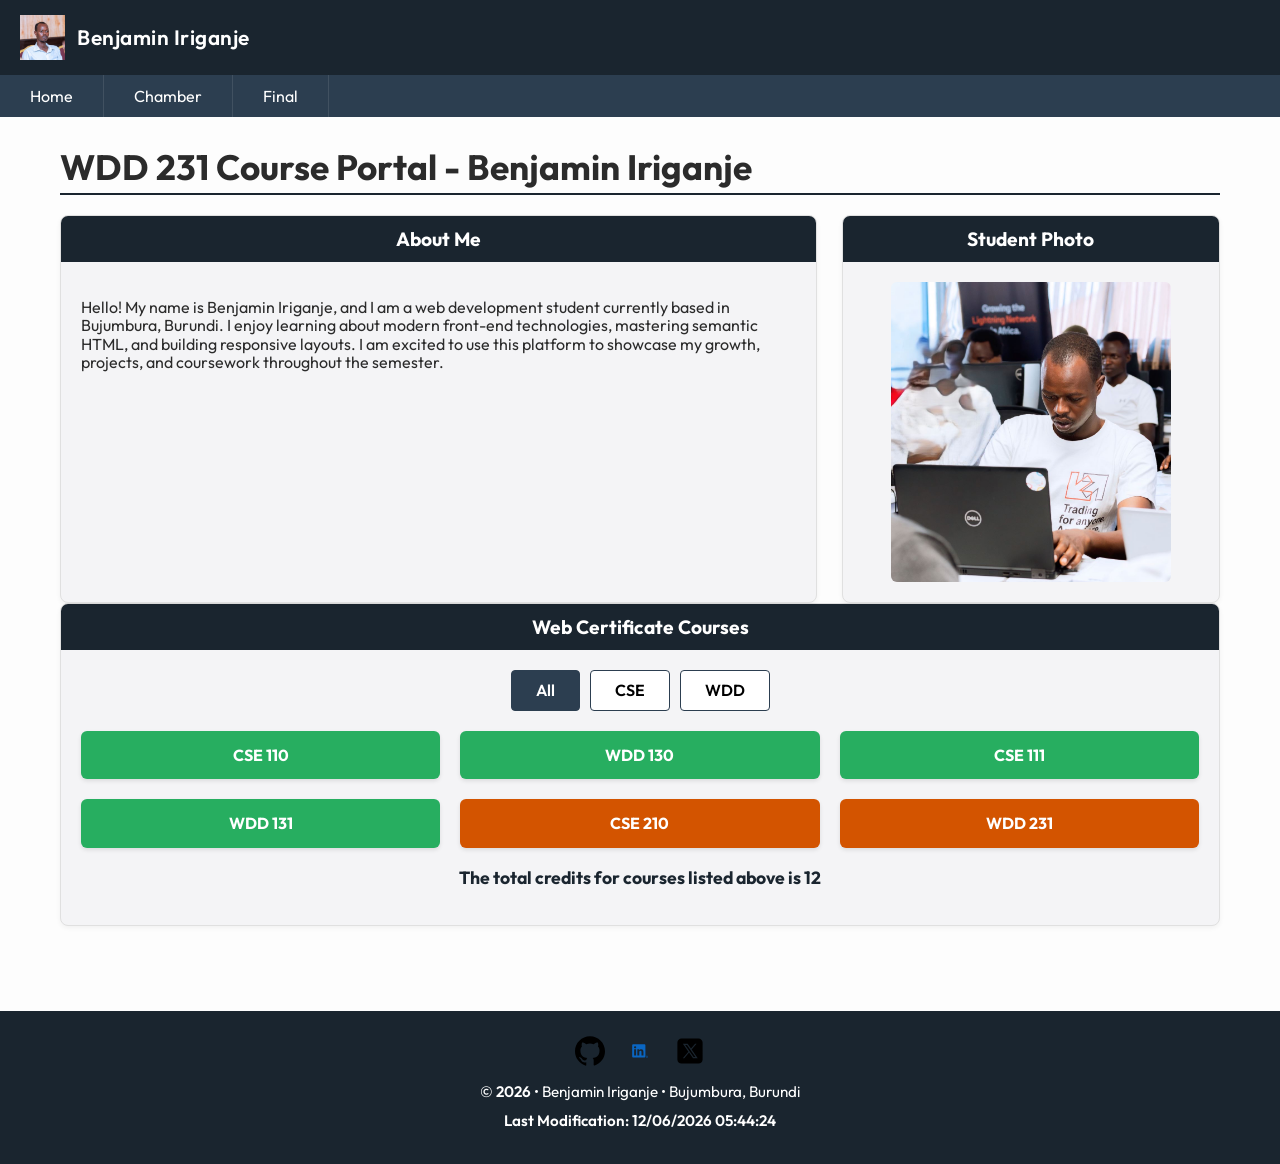
==== index.html @ bb4a198d "first commit" ====
<!DOCTYPE html>
<html lang="en">
<head>
    <meta charset="UTF-8">
    <meta name="viewport" content="width=device-width, initial-scale=1.0">
    <title>WDD 231 Course Portal - Benjamin Iriganje</title>
    <meta name="description" content="Benjamin Iriganje's WDD 231 Course Portal home page, featuring a student profile and dynamic course filtering.">
    <meta name="author" content="Benjamin Iriganje">
    
    <!-- Google Fonts API -->
    <link rel="preconnect" href="https://fonts.googleapis.com">
    <link rel="preconnect" href="https://fonts.gstatic.com" crossorigin>
    <link href="https://fonts.googleapis.com/css2?family=Outfit:wght@300;400;600;700&display=swap" rel="stylesheet">
    
    <!-- CSS Stylesheets Cascade -->
    <link rel="stylesheet" href="styles/normalize.css">
    <link rel="stylesheet" href="styles/small.css">
    <link rel="stylesheet" href="styles/larger.css">
    
    <!-- Modular JavaScript Files -->
    <script src="scripts/navigation.js" defer></script>
    <script src="scripts/date.js" defer></script>
    <script src="scripts/course.js" defer></script>
</head>
<body>

    <header>
        <div class="header-container">
            <div class="logo-area">
                <img src="images/logo1.jpg" alt="Course Portal Logo" class="site-logo" width="45" height="45">
                <span>Benjamin Iriganje</span>
            </div>
            <button id="menu-toggle" aria-label="Toggle Menu">☰</button>
        </div>
        <nav id="primary-nav">
            <ul>
                <li><a href="index.html">Home</a></li>
                <li><a href="chamber/directory.html">Chamber</a></li>
                <li><a href="#">Final</a></li>
            </ul>
        </nav>
        </header>

    <main>
        <h1>WDD 231 Course Portal - Benjamin Iriganje</h1>
        
        <div class="profile-layout">
            <!-- Section 1: About Me -->
            <section class="card">
                <h2>About Me</h2>
                <div class="card-content">
                    <p>Hello! My name is Benjamin Iriganje, and I am a web development student currently based in Bujumbura, Burundi. I enjoy learning about modern front-end technologies, mastering semantic HTML, and building responsive layouts. I am excited to use this platform to showcase my growth, projects, and coursework throughout the semester.</p>
                </div>
            </section>

            <!-- Section 2: Student Photo -->
            <section class="card">
                <h2>Student Photo</h2>
                <div class="card-content centered-content">
                    <img src="images/profile.jpg" alt="Benjamin Iriganje student profile photo" class="student-photo" width="200" height="200">
                </div>
            </section>
        </div>

        <!-- Section 3: Web Certificate Courses -->
        <section class="card full-width-card">
            <h2>Web Certificate Courses</h2>
            <div class="card-content">
                <div class="course-filters">
                    <button id="filter-all" class="filter-btn active">All</button>
                    <button id="filter-cse" class="filter-btn">CSE</button>
                    <button id="filter-wdd" class="filter-btn">WDD</button>
                </div>
                
                <div id="courses-container" class="courses-grid"></div>
                
                <p id="total-credits" class="credits-total"></p>
            </div>
        </section>
    </main>

    <footer>
        <!-- Section 1: About Me (Replaced placeholder text) -->
          
        
        <!-- Social Links (Added missing width and height attributes to all icons) -->
        <div class="social-links">
            <a href="https://github.com"><img src="images/github.svg" alt="GitHub Logo" width="30" height="30"></a>
            <a href="https://linkedin.com"><img src="images/linkedin.svg" alt="LinkedIn Logo" width="30" height="30"></a>
            <a href="https://x.com"><img src="images/twiter.svg" alt="Twitter X Logo" width="30" height="30"></a>
        </div>
        <p>&copy; <span id="currentyear"></span> • Benjamin Iriganje • Bujumbura, Burundi</p>
        <p id="lastModified"></p>
    </footer>

</body>
</html>
---- styles/small.css ----
:root {
    --primary-font: 'Outfit', sans-serif;
    --bg-light: #fdfdfd;
    --card-surface: #f4f4f6;
    --dark-primary: #1a252f;
    --accent-color: #2c3e50;
    --completed-color: #27ae60;
    --incomplete-color: #d35400;
    --white: #ffffff;
    --text-main: #2b2b2b;
}

* {
    box-sizing: border-box;
}

body {
    font-family: var(--primary-font);
    background-color: var(--bg-light);
    color: var(--text-main);
    padding: 0;
    margin: 0;
}

header {
    background-color: var(--dark-primary);
    color: var(--white);
}

.header-container {
    display: flex;
    justify-content: space-between;
    align-items: center;
    padding: 15px 20px;
}

.logo-area {
    display: flex;
    align-items: center;
    gap: 12px;
}

.logo-area span {
    font-size: 1.3rem;
    font-weight: 600;
    letter-spacing: 0.5px;
}

#menu-toggle {
    font-size: 1.8rem;
    background: none;
    border: none;
    color: var(--white);
    cursor: pointer;
    padding: 5px 10px;
}

#primary-nav {
    display: none;
    background-color: var(--accent-color);
}

#primary-nav.open {
    display: block;
}

#primary-nav ul {
    list-style: none;
    padding: 0;
    margin: 0;
}

#primary-nav a {
    display: block;
    color: var(--white);
    text-decoration: none;
    padding: 15px;
    text-align: center;
    font-weight: 400;
    transition: background 0.2s;
    border-bottom: 1px solid rgba(255, 255, 255, 0.1);
}

#primary-nav li.active a {
    background-color: var(--dark-primary);
    font-weight: 700;
}

#primary-nav a:hover {
    background-color: rgba(255, 255, 255, 0.15);
}

main {
    padding: 20px;
    max-width: 1200px;
    margin: 0 auto;
}

h1 {
    font-size: 2.2rem;
    margin-top: 10px;
    margin-bottom: 20px;
    border-bottom: 2px solid var(--dark-primary);
    padding-bottom: 5px;
}

.card {
    border: 1px solid #e0e0e0;
    border-radius: 8px;
    margin-bottom: 25px;
    background-color: var(--card-surface);
    overflow: hidden;
    box-shadow: 0 2px 5px rgba(0,0,0,0.05);
}

.card h2 {
    background-color: var(--dark-primary);
    color: var(--white);
    margin: 0;
    padding: 12px;
    font-size: 1.2rem;
    text-align: center;
}

.card-content {
    padding: 20px;
}

.centered-content {
    display: flex;
    justify-content: center;
    align-items: center;
}

.student-photo {
    width: 100%;
    max-width: 280px;
    height: auto;
    border-radius: 6px;
    object-fit: cover;
    display: block;
}

.site-logo {
    display: block;
    object-fit: contain;
}

.course-filters {
    display: flex;
    justify-content: center;
    gap: 10px;
    margin-bottom: 20px;
}

.filter-btn {
    padding: 10px 24px;
    background-color: var(--white);
    border: 1px solid var(--accent-color);
    border-radius: 4px;
    cursor: pointer;
    font-family: var(--primary-font);
    font-weight: 600;
    transition: all 0.2s;
}

.filter-btn.active, .filter-btn:hover {
    background-color: var(--accent-color);
    color: var(--white);
}

.courses-grid {
    display: grid;
    grid-template-columns: 1fr;
    gap: 12px;
    margin-bottom: 20px;
}

.course-card {
    padding: 15px;
    text-align: center;
    font-weight: 700;
    border-radius: 6px;
    color: var(--white);
    box-shadow: 0 2px 4px rgba(0,0,0,0.1);
}

.course-card.completed {
    background-color: var(--completed-color);
}

.course-card.incomplete {
    background-color: var(--incomplete-color);
}

.credits-total {
    text-align: center;
    font-weight: 700;
    font-size: 1.1rem;
    color: var(--dark-primary);
}

footer {
    background-color: #1a252f;
    color: #ffffff;
    text-align: center;
    padding: 25px 20px;
    margin-top: 40px;
    font-family: 'Outfit', sans-serif;
}

.social-links {
    display: flex;
    justify-content: center;
    align-items: center;
    gap: 20px;
    margin-bottom: 15px;
}

.social-links a {
    display: inline-block;
    text-decoration: none;
    line-height: 1;
}

.social-links img {
    display: block;
    width: 30px;
    height: 30px;
    object-fit: contain;
    transition: transform 0.2s ease-in-out;
}

.social-links a:hover img {
    transform: scale(1.15);
}

footer p {
    margin: 6px 0;
    font-size: 0.95rem;
    line-height: 1.5;
}

#currentyear, #lastModified {
    font-weight: 600;
}
---- styles/larger.css ----
@media (min-width: 768px) {
    #menu-toggle {
        display: none;
    }

    #primary-nav {
        display: block !important;
        background-color: var(--accent-color);
    }

    #primary-nav ul {
        display: flex;
        justify-content: flex-start;
    }

    #primary-nav a {
        padding: 12px 30px;
        text-align: left;
        border-bottom: none;
        border-right: 1px solid rgba(255, 255, 255, 0.1);
    }

    .profile-layout {
        display: grid;
        grid-template-columns: 2fr 1fr;
        gap: 25px;
    }
    
    .profile-layout .card {
        margin-bottom: 0;
    }

    .courses-grid {
        grid-template-columns: repeat(3, 1fr);
        gap: 20px;
    }
}
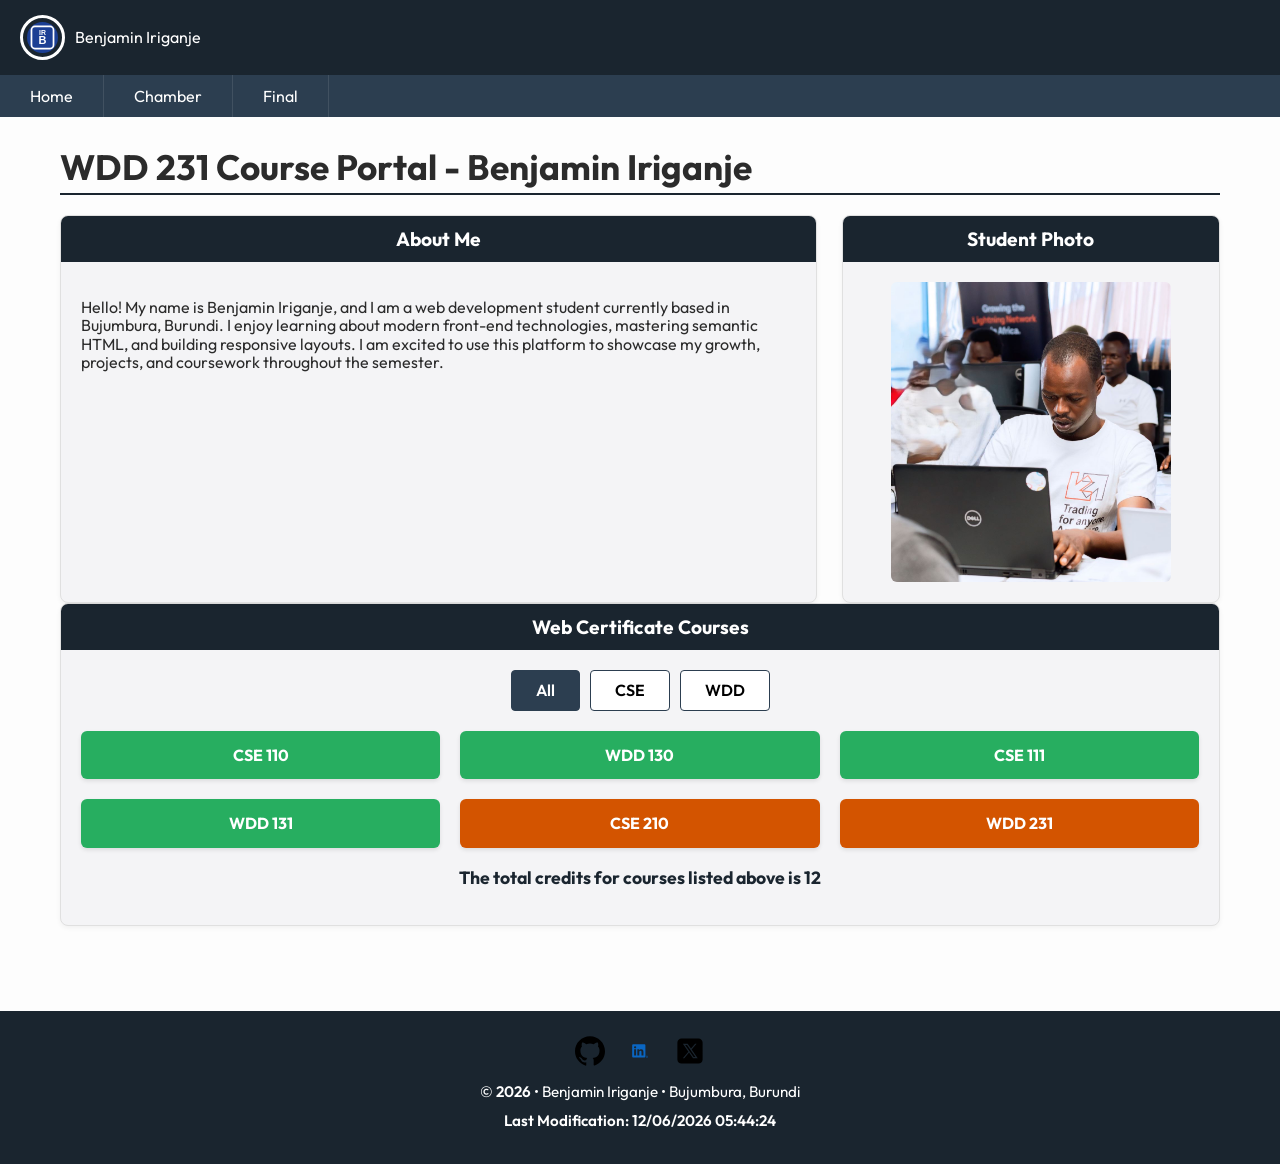
==== commit a0fea01b: "first commit" ====
--- a/index.html
+++ b/index.html
@@ -27,7 +27,7 @@
     <header>
         <div class="header-container">
             <div class="logo-area">
-                <img src="images/logo1.jpg" alt="Course Portal Logo" class="site-logo" width="45" height="45">
+                <img src="images/favicon.svg" alt="Course Portal Logo" class="site-logo" width="45" height="45">
                 <span>Benjamin Iriganje</span>
             </div>
             <button id="menu-toggle" aria-label="Toggle Menu">☰</button>
--- a/styles/small.css
+++ b/styles/small.css
@@ -40,10 +40,24 @@
     gap: 12px;
 }
 
-.logo-area span {
-    font-size: 1.3rem;
-    font-weight: 600;
-    letter-spacing: 0.5px;
+.logo-area img {
+  border-radius: 50%;
+  background: var(--paper);
+  padding: 5px;
+  border: 3px solid #ffffff; /* Adds the outer white ring */
+  box-sizing: border-box;    /* Ensures border doesn't break image dimensions */
+}
+
+.logo-area {
+  display: flex;
+  align-items: center;
+  gap: 0.6rem;
+}
+
+.logo-area img {
+  border-radius: 50%;
+  background: var(--paper);
+  padding: 4px;
 }
 
 #menu-toggle {
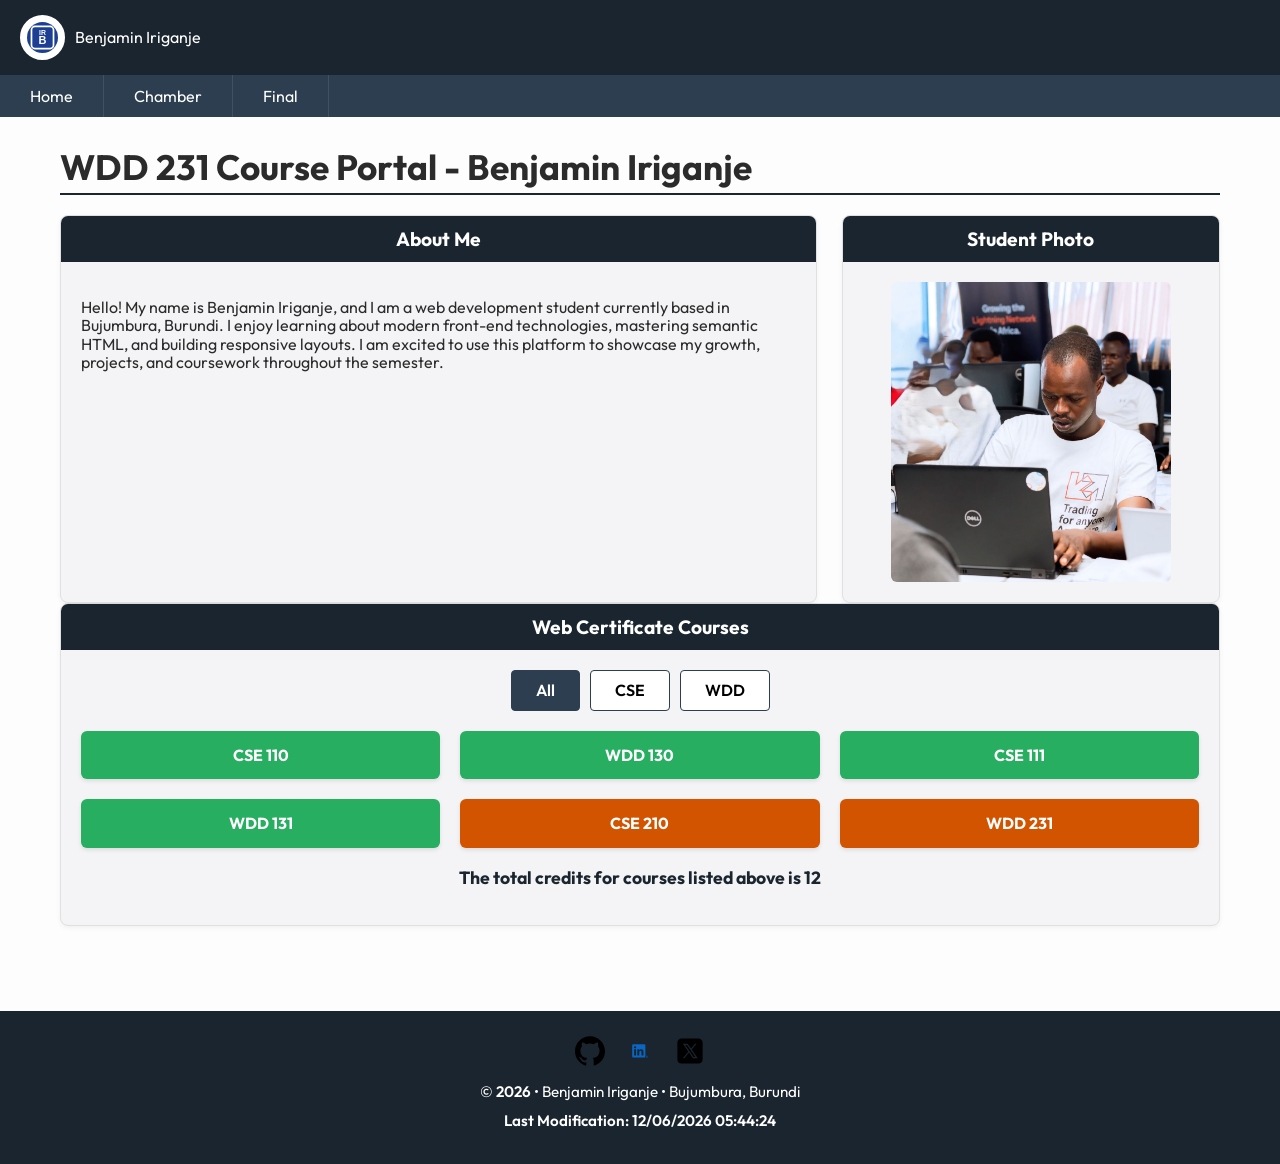
==== commit 609a5320: "first commit" ====
--- a/index.html
+++ b/index.html
@@ -6,7 +6,17 @@
     <title>WDD 231 Course Portal - Benjamin Iriganje</title>
     <meta name="description" content="Benjamin Iriganje's WDD 231 Course Portal home page, featuring a student profile and dynamic course filtering.">
     <meta name="author" content="Benjamin Iriganje">
-    
+
+    <!-- Favicon -->
+    <link rel="icon" href="images/favicon.ico" type="image/x-icon">
+
+    <!-- Open Graph Meta Tags -->
+    <meta property="og:title" content="WDD 231 Course Portal - Benjamin Iriganje">
+    <meta property="og:description" content="Benjamin Iriganje's WDD 231 Course Portal home page, featuring a student profile and dynamic course filtering.">
+    <meta property="og:image" content="https://ben95dev.github.io/wdd231/images/profile.jpg">
+    <meta property="og:url" content="https://ben95dev.github.io/wdd231/">
+    <meta property="og:type" content="website">
+
     <!-- Google Fonts API -->
     <link rel="preconnect" href="https://fonts.googleapis.com">
     <link rel="preconnect" href="https://fonts.gstatic.com" crossorigin>
@@ -35,7 +45,7 @@
         <nav id="primary-nav">
             <ul>
                 <li><a href="index.html">Home</a></li>
-                <li><a href="chamber/directory.html">Chamber</a></li>
+                <li><a href="chamber/index.html">Chamber</a></li>
                 <li><a href="#">Final</a></li>
             </ul>
         </nav>
@@ -87,11 +97,11 @@
         <div class="social-links">
             <a href="https://github.com"><img src="images/github.svg" alt="GitHub Logo" width="30" height="30"></a>
             <a href="https://linkedin.com"><img src="images/linkedin.svg" alt="LinkedIn Logo" width="30" height="30"></a>
-            <a href="https://x.com"><img src="images/twiter.svg" alt="Twitter X Logo" width="30" height="30"></a>
+            <a href="https://x.com"><img src="images/twitter.svg" alt="Twitter X Logo" width="30" height="30"></a>
         </div>
         <p>&copy; <span id="currentyear"></span> • Benjamin Iriganje • Bujumbura, Burundi</p>
         <p id="lastModified"></p>
     </footer>
 
 </body>
-</html>+</html>
--- a/styles/small.css
+++ b/styles/small.css
@@ -1,260 +1,257 @@
 :root {
-    --primary-font: 'Outfit', sans-serif;
-    --bg-light: #fdfdfd;
-    --card-surface: #f4f4f6;
-    --dark-primary: #1a252f;
-    --accent-color: #2c3e50;
-    --completed-color: #27ae60;
-    --incomplete-color: #d35400;
-    --white: #ffffff;
-    --text-main: #2b2b2b;
+  /* Core Colors */
+  --primary-font: 'Outfit', sans-serif;
+  --bg-light: #fdfdfd;
+  --card-surface: #f4f4f6;
+  --dark-primary: #1a252f;
+  --accent-color: #2c3e50;
+  --completed-color: #27ae60;
+  --incomplete-color: #d35400;
+  --white: #ffffff;
+  --text-main: #2b2b2b;
+  --border-light: #e0e0e0;
+  --transparent: #00000000;
+
+  /* Transparent Overlay Colors (8-digit HEX) */
+  --white-overlay-10: #ffffff1a;
+  --white-overlay-15: #ffffff26;
+  --shadow-light: #0000000d;
+  --shadow-medium: #0000001a;
 }
 
 * {
-    box-sizing: border-box;
+  box-sizing: border-box;
 }
 
 body {
-    font-family: var(--primary-font);
-    background-color: var(--bg-light);
-    color: var(--text-main);
-    padding: 0;
-    margin: 0;
+  font-family: var(--primary-font);
+  background-color: var(--bg-light);
+  color: var(--text-main);
+  padding: 0;
+  margin: 0;
 }
 
 header {
-    background-color: var(--dark-primary);
-    color: var(--white);
+  background-color: var(--dark-primary);
+  color: var(--white);
 }
 
 .header-container {
-    display: flex;
-    justify-content: space-between;
-    align-items: center;
-    padding: 15px 20px;
+  display: flex;
+  justify-content: space-between;
+  align-items: center;
+  padding: 15px 20px;
 }
 
 .logo-area {
-    display: flex;
-    align-items: center;
-    gap: 12px;
+  display: flex;
+  align-items: center;
+  gap: 0.6rem;
 }
 
 .logo-area img {
   border-radius: 50%;
-  background: var(--paper);
-  padding: 5px;
-  border: 3px solid #ffffff; /* Adds the outer white ring */
-  box-sizing: border-box;    /* Ensures border doesn't break image dimensions */
-}
-
-.logo-area {
-  display: flex;
-  align-items: center;
-  gap: 0.6rem;
-}
-
-.logo-area img {
-  border-radius: 50%;
-  background: var(--paper);
+  background: var(--white);
   padding: 4px;
+  border: 3px solid var(--white);
+  box-sizing: border-box;
 }
 
 #menu-toggle {
-    font-size: 1.8rem;
-    background: none;
-    border: none;
-    color: var(--white);
-    cursor: pointer;
-    padding: 5px 10px;
+  font-size: 1.8rem;
+  background: var(--transparent);
+  border: var(--transparent);
+  color: var(--white);
+  cursor: pointer;
+  padding: 5px 10px;
 }
 
 #primary-nav {
-    display: none;
-    background-color: var(--accent-color);
+  display: none;
+  background-color: var(--accent-color);
 }
 
 #primary-nav.open {
-    display: block;
+  display: block;
 }
 
 #primary-nav ul {
-    list-style: none;
-    padding: 0;
-    margin: 0;
+  list-style: none;
+  padding: 0;
+  margin: 0;
 }
 
 #primary-nav a {
-    display: block;
-    color: var(--white);
-    text-decoration: none;
-    padding: 15px;
-    text-align: center;
-    font-weight: 400;
-    transition: background 0.2s;
-    border-bottom: 1px solid rgba(255, 255, 255, 0.1);
+  display: block;
+  color: var(--white);
+  text-decoration: none;
+  padding: 15px;
+  text-align: center;
+  font-weight: 400;
+  transition: background 0.2s;
+  border-bottom: 1px solid var(--white-overlay-10);
 }
 
 #primary-nav li.active a {
-    background-color: var(--dark-primary);
-    font-weight: 700;
+  background-color: var(--dark-primary);
+  font-weight: 700;
 }
 
 #primary-nav a:hover {
-    background-color: rgba(255, 255, 255, 0.15);
+  background-color: var(--white-overlay-15);
 }
 
 main {
-    padding: 20px;
-    max-width: 1200px;
-    margin: 0 auto;
+  padding: 20px;
+  max-width: 1200px;
+  margin: 0 auto;
 }
 
 h1 {
-    font-size: 2.2rem;
-    margin-top: 10px;
-    margin-bottom: 20px;
-    border-bottom: 2px solid var(--dark-primary);
-    padding-bottom: 5px;
+  font-size: 2.2rem;
+  margin-top: 10px;
+  margin-bottom: 20px;
+  border-bottom: 2px solid var(--dark-primary);
+  padding-bottom: 5px;
 }
 
 .card {
-    border: 1px solid #e0e0e0;
-    border-radius: 8px;
-    margin-bottom: 25px;
-    background-color: var(--card-surface);
-    overflow: hidden;
-    box-shadow: 0 2px 5px rgba(0,0,0,0.05);
+  border: 1px solid var(--border-light);
+  border-radius: 8px;
+  margin-bottom: 25px;
+  background-color: var(--card-surface);
+  overflow: hidden;
+  box-shadow: 0 2px 5px var(--shadow-light);
 }
 
 .card h2 {
-    background-color: var(--dark-primary);
-    color: var(--white);
-    margin: 0;
-    padding: 12px;
-    font-size: 1.2rem;
-    text-align: center;
+  background-color: var(--dark-primary);
+  color: var(--white);
+  margin: 0;
+  padding: 12px;
+  font-size: 1.2rem;
+  text-align: center;
 }
 
 .card-content {
-    padding: 20px;
+  padding: 20px;
 }
 
 .centered-content {
-    display: flex;
-    justify-content: center;
-    align-items: center;
+  display: flex;
+  justify-content: center;
+  align-items: center;
 }
 
 .student-photo {
-    width: 100%;
-    max-width: 280px;
-    height: auto;
-    border-radius: 6px;
-    object-fit: cover;
-    display: block;
+  width: 100%;
+  max-width: 280px;
+  height: auto;
+  border-radius: 6px;
+  object-fit: cover;
+  display: block;
 }
 
 .site-logo {
-    display: block;
-    object-fit: contain;
+  display: block;
+  object-fit: contain;
 }
 
 .course-filters {
-    display: flex;
-    justify-content: center;
-    gap: 10px;
-    margin-bottom: 20px;
+  display: flex;
+  justify-content: center;
+  gap: 10px;
+  margin-bottom: 20px;
 }
 
 .filter-btn {
-    padding: 10px 24px;
-    background-color: var(--white);
-    border: 1px solid var(--accent-color);
-    border-radius: 4px;
-    cursor: pointer;
-    font-family: var(--primary-font);
-    font-weight: 600;
-    transition: all 0.2s;
+  padding: 10px 24px;
+  background-color: var(--white);
+  border: 1px solid var(--accent-color);
+  border-radius: 4px;
+  cursor: pointer;
+  font-family: var(--primary-font);
+  font-weight: 600;
+  transition: all 0.2s;
 }
 
 .filter-btn.active, .filter-btn:hover {
-    background-color: var(--accent-color);
-    color: var(--white);
+  background-color: var(--accent-color);
+  color: var(--white);
 }
 
 .courses-grid {
-    display: grid;
-    grid-template-columns: 1fr;
-    gap: 12px;
-    margin-bottom: 20px;
+  display: grid;
+  grid-template-columns: 1fr;
+  gap: 12px;
+  margin-bottom: 20px;
 }
 
 .course-card {
-    padding: 15px;
-    text-align: center;
-    font-weight: 700;
-    border-radius: 6px;
-    color: var(--white);
-    box-shadow: 0 2px 4px rgba(0,0,0,0.1);
+  padding: 15px;
+  text-align: center;
+  font-weight: 700;
+  border-radius: 6px;
+  color: var(--white);
+  box-shadow: 0 2px 4px var(--shadow-medium);
 }
 
 .course-card.completed {
-    background-color: var(--completed-color);
+  background-color: var(--completed-color);
 }
 
 .course-card.incomplete {
-    background-color: var(--incomplete-color);
+  background-color: var(--incomplete-color);
 }
 
 .credits-total {
-    text-align: center;
-    font-weight: 700;
-    font-size: 1.1rem;
-    color: var(--dark-primary);
+  text-align: center;
+  font-weight: 700;
+  font-size: 1.1rem;
+  color: var(--dark-primary);
 }
 
 footer {
-    background-color: #1a252f;
-    color: #ffffff;
-    text-align: center;
-    padding: 25px 20px;
-    margin-top: 40px;
-    font-family: 'Outfit', sans-serif;
+  background-color: var(--dark-primary);
+  color: var(--white);
+  text-align: center;
+  padding: 25px 20px;
+  margin-top: 40px;
+  font-family: var(--primary-font);
 }
 
 .social-links {
-    display: flex;
-    justify-content: center;
-    align-items: center;
-    gap: 20px;
-    margin-bottom: 15px;
+  display: flex;
+  justify-content: center;
+  align-items: center;
+  gap: 20px;
+  margin-bottom: 15px;
 }
 
 .social-links a {
-    display: inline-block;
-    text-decoration: none;
-    line-height: 1;
+  display: inline-block;
+  text-decoration: none;
+  line-height: 1;
 }
 
 .social-links img {
-    display: block;
-    width: 30px;
-    height: 30px;
-    object-fit: contain;
-    transition: transform 0.2s ease-in-out;
+  display: block;
+  width: 30px;
+  height: 30px;
+  object-fit: contain;
+  transition: transform 0.2s ease-in-out;
 }
 
 .social-links a:hover img {
-    transform: scale(1.15);
+  transform: scale(1.15);
 }
 
 footer p {
-    margin: 6px 0;
-    font-size: 0.95rem;
-    line-height: 1.5;
+  margin: 6px 0;
+  font-size: 0.95rem;
+  line-height: 1.5;
 }
 
 #currentyear, #lastModified {
-    font-weight: 600;
+  font-weight: 600;
 }
